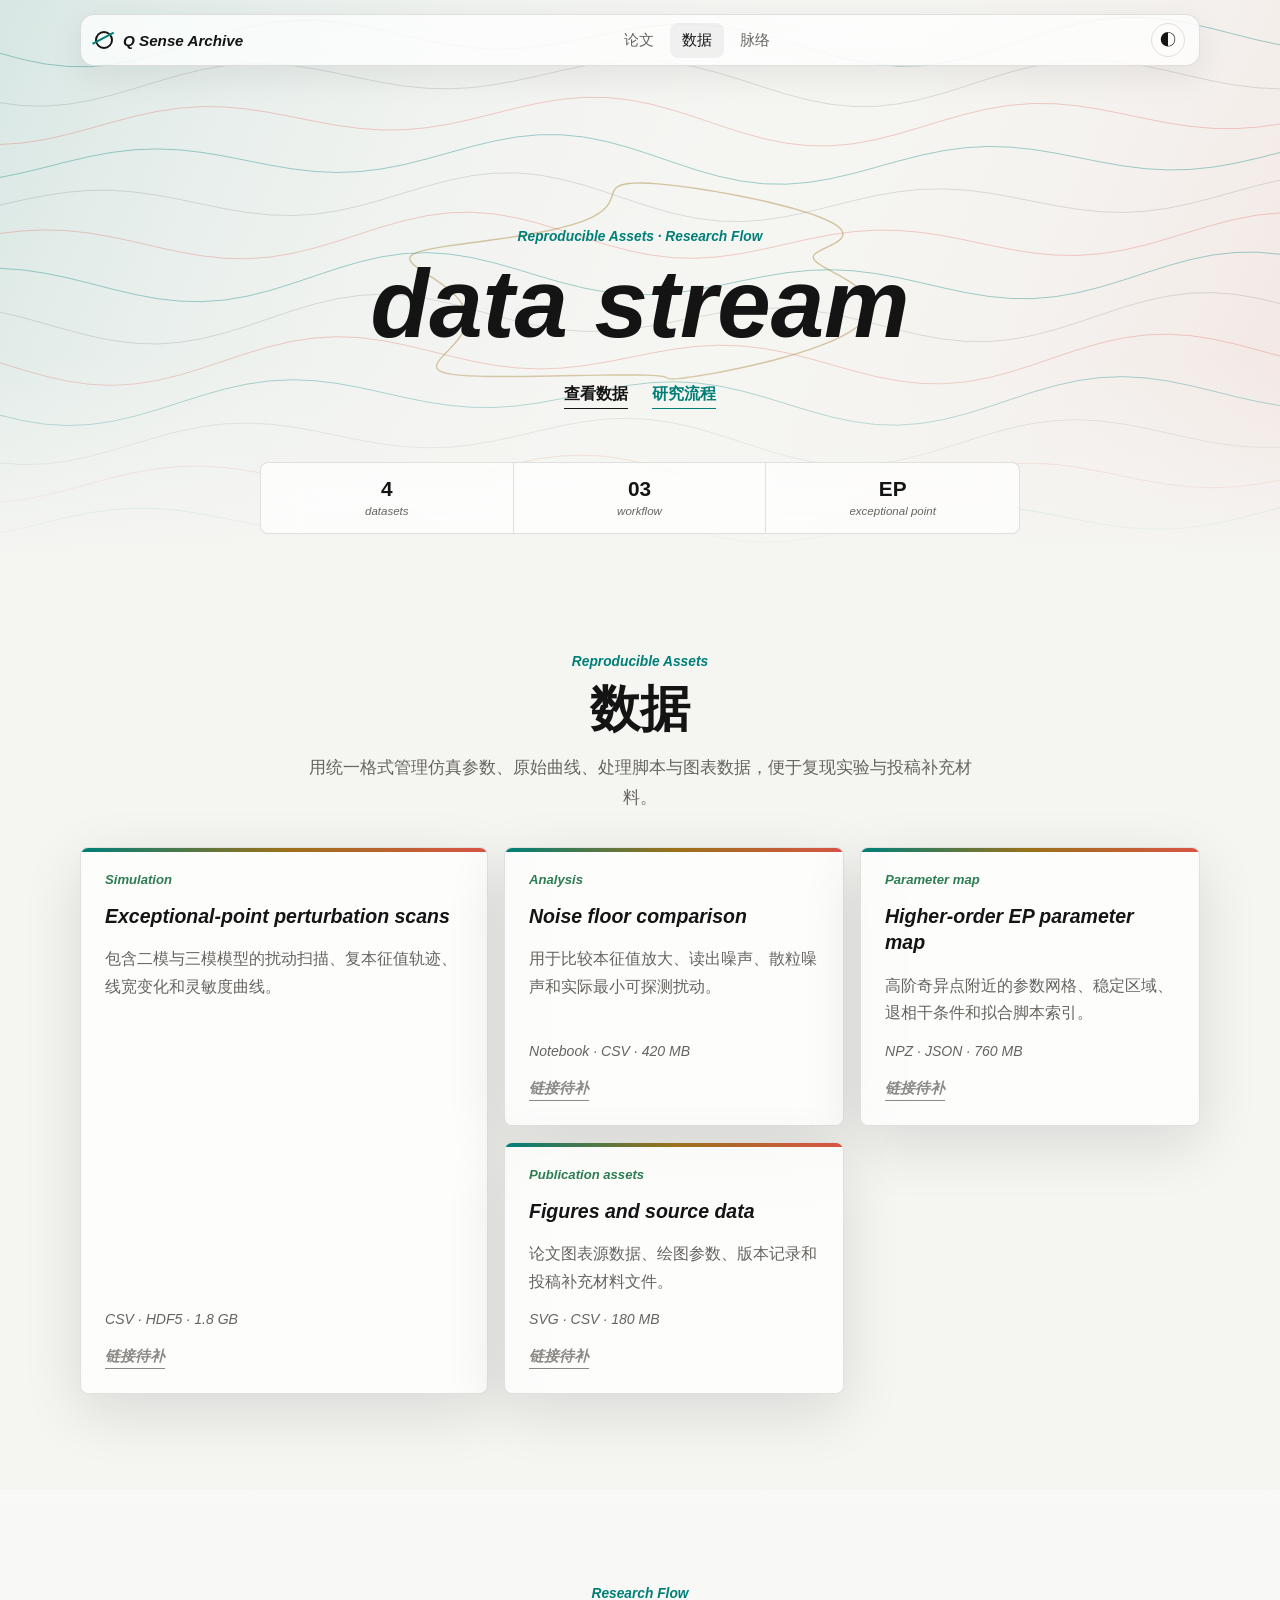
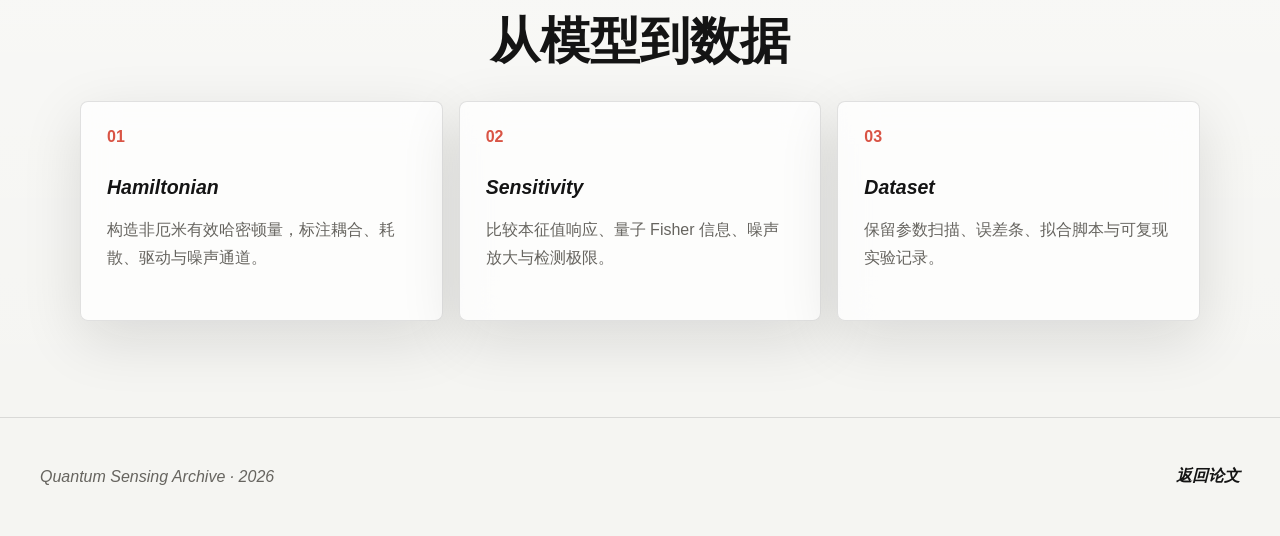
==== data.html @ 60c1002e "Move data content to secondary page" ====
<!doctype html>
<html lang="zh-CN">
  <head>
    <meta charset="utf-8" />
    <meta name="viewport" content="width=device-width, initial-scale=1" />
    <meta
      name="description"
      content="量子传感与非厄米传感的数据、流程与复现实验资源。"
    />
    <title>Data · Quantum Sensing Archive</title>
    <link rel="stylesheet" href="./styles.css" />
  </head>
  <body class="page-data">
    <header class="site-header" data-header>
      <a class="brand" href="./index.html#top" aria-label="返回首页">
        <span class="brand-mark" aria-hidden="true"></span>
        <span>Q Sense Archive</span>
      </a>
      <nav class="site-nav" aria-label="主导航">
        <a href="./index.html#papers">论文</a>
        <a class="is-current" href="./data.html#datasets">数据</a>
        <a href="./data.html#flow">脉络</a>
      </nav>
      <button class="icon-button" type="button" data-theme-toggle aria-label="切换明暗外观">
        <span aria-hidden="true">◐</span>
      </button>
    </header>

    <main id="top">
      <section class="hero subpage-hero" aria-labelledby="data-hero-title">
        <canvas class="field-canvas" data-field-canvas aria-hidden="true"></canvas>
        <div class="hero-content">
          <p class="eyebrow">Reproducible Assets · Research Flow</p>
          <h1 id="data-hero-title">data stream</h1>
          <div class="hero-actions" aria-label="页面入口">
            <a class="text-link text-link-strong" href="#datasets">查看数据</a>
            <a class="text-link" href="#flow">研究流程</a>
          </div>
        </div>
        <div class="hero-strip" aria-label="数据概览">
          <div>
            <span data-dataset-count>0</span>
            <small>datasets</small>
          </div>
          <div>
            <span>03</span>
            <small>workflow</small>
          </div>
          <div>
            <span>EP</span>
            <small>exceptional point</small>
          </div>
        </div>
      </section>

      <section class="section" id="datasets" aria-labelledby="datasets-title">
        <div class="section-head reveal">
          <p class="eyebrow">Reproducible Assets</p>
          <h2 id="datasets-title">数据</h2>
          <p>
            用统一格式管理仿真参数、原始曲线、处理脚本与图表数据，便于复现实验与投稿补充材料。
          </p>
        </div>

        <div class="dataset-river reveal" data-dataset-grid></div>
      </section>

      <section class="section section-quiet" id="flow" aria-labelledby="flow-title">
        <div class="section-head reveal">
          <p class="eyebrow">Research Flow</p>
          <h2 id="flow-title">从模型到数据</h2>
        </div>
        <div class="flow-line reveal">
          <article>
            <span>01</span>
            <h3>Hamiltonian</h3>
            <p>构造非厄米有效哈密顿量，标注耦合、耗散、驱动与噪声通道。</p>
          </article>
          <article>
            <span>02</span>
            <h3>Sensitivity</h3>
            <p>比较本征值响应、量子 Fisher 信息、噪声放大与检测极限。</p>
          </article>
          <article>
            <span>03</span>
            <h3>Dataset</h3>
            <p>保留参数扫描、误差条、拟合脚本与可复现实验记录。</p>
          </article>
        </div>
      </section>
    </main>

    <footer class="site-footer">
      <p>Quantum Sensing Archive · 2026</p>
      <a href="./index.html#papers">返回论文</a>
    </footer>

    <noscript>
      <p class="noscript">此页面需要启用 JavaScript 来渲染数据列表。</p>
    </noscript>
    <script src="./script.js"></script>
  </body>
</html>
---- styles.css ----
:root {
  color-scheme: light;
  --bg: #f5f5f2;
  --surface: rgba(255, 255, 255, 0.74);
  --surface-strong: rgba(255, 255, 255, 0.92);
  --ink: #141414;
  --muted: #66645f;
  --line: rgba(20, 20, 20, 0.12);
  --line-strong: rgba(20, 20, 20, 0.2);
  --aqua: #007f78;
  --coral: #d95445;
  --gold: #9b711a;
  --green: #2e7d52;
  --shadow: 0 18px 60px rgba(20, 20, 20, 0.12);
  --radius-card: 8px;
  --page-pad: 40px;
  font-family: "Avenir Next", "SF Pro Display", "PingFang SC", "Hiragino Sans GB",
    "Helvetica Neue", sans-serif;
}

:root[data-theme="dark"] {
  color-scheme: dark;
  --bg: #080909;
  --surface: rgba(24, 25, 24, 0.7);
  --surface-strong: rgba(28, 29, 28, 0.92);
  --ink: #f6f3ea;
  --muted: #b7b2a6;
  --line: rgba(246, 243, 234, 0.13);
  --line-strong: rgba(246, 243, 234, 0.24);
  --aqua: #4cc7bd;
  --coral: #ff8275;
  --gold: #d7ad48;
  --green: #72c78f;
  --shadow: 0 18px 60px rgba(0, 0, 0, 0.36);
}

* {
  box-sizing: border-box;
}

html {
  scroll-behavior: smooth;
}

body {
  margin: 0;
  background: var(--bg);
  color: var(--ink);
  letter-spacing: 0;
  min-width: 320px;
  overflow-x: hidden;
}

.sr-only {
  position: absolute;
  width: 1px;
  height: 1px;
  padding: 0;
  margin: -1px;
  overflow: hidden;
  clip: rect(0, 0, 0, 0);
  white-space: nowrap;
  border: 0;
}

a {
  color: inherit;
  text-decoration: none;
}

button,
input {
  font: inherit;
}

.site-header {
  position: fixed;
  z-index: 20;
  top: 14px;
  left: 50%;
  width: min(1120px, calc(100% - 32px));
  height: 52px;
  transform: translateX(-50%);
  display: grid;
  grid-template-columns: auto 1fr auto;
  align-items: center;
  gap: 18px;
  padding: 0 14px;
  border: 1px solid var(--line);
  border-radius: 14px;
  background: var(--surface);
  box-shadow: 0 10px 34px rgba(20, 20, 20, 0.08);
  backdrop-filter: blur(24px) saturate(140%);
  -webkit-backdrop-filter: blur(24px) saturate(140%);
  transition: background 240ms ease, border-color 240ms ease, transform 240ms ease;
}

.site-header.is-scrolled {
  background: var(--surface-strong);
  border-color: var(--line-strong);
}

.brand {
  display: inline-flex;
  align-items: center;
  gap: 10px;
  min-width: 0;
  font-weight: 700;
  font-size: 0.95rem;
  white-space: nowrap;
}

.brand-mark {
  width: 18px;
  height: 18px;
  border: 2px solid var(--ink);
  border-radius: 50%;
  position: relative;
  flex: 0 0 auto;
}

.brand-mark::after {
  content: "";
  position: absolute;
  inset: 4px -5px;
  border-top: 2px solid var(--aqua);
  transform: rotate(-28deg);
}

.site-nav {
  display: flex;
  justify-content: center;
  gap: 4px;
}

.site-nav a {
  padding: 8px 12px;
  border-radius: 8px;
  color: var(--muted);
  font-size: 0.92rem;
  transition: color 160ms ease, background 160ms ease;
}

.site-nav a:hover {
  color: var(--ink);
  background: rgba(127, 127, 127, 0.1);
}

.site-nav a.is-current {
  color: var(--ink);
  background: rgba(127, 127, 127, 0.1);
}

.icon-button {
  width: 34px;
  height: 34px;
  display: inline-grid;
  place-items: center;
  border: 1px solid var(--line);
  border-radius: 50%;
  background: transparent;
  color: var(--ink);
  cursor: pointer;
  transition: transform 160ms ease, border-color 160ms ease, background 160ms ease;
}

.icon-button:hover {
  transform: translateY(-1px);
  border-color: var(--line-strong);
  background: rgba(127, 127, 127, 0.1);
}

.hero {
  position: relative;
  min-height: 68svh;
  display: grid;
  align-items: center;
  padding: 116px var(--page-pad) 36px;
  overflow: hidden;
  isolation: isolate;
}

.subpage-hero {
  min-height: 62svh;
}

.field-canvas {
  position: absolute;
  inset: 0;
  width: 100%;
  height: 100%;
  z-index: -2;
  background: var(--bg);
}

.hero::after {
  content: "";
  position: absolute;
  inset: auto 0 0;
  height: 36%;
  z-index: -1;
  background: linear-gradient(to bottom, rgba(245, 245, 242, 0), var(--bg));
  pointer-events: none;
}

:root[data-theme="dark"] .hero::after {
  background: linear-gradient(to bottom, rgba(8, 9, 9, 0), var(--bg));
}

.hero-content {
  width: min(980px, 100%);
  margin: 0 auto;
  text-align: center;
}

.eyebrow {
  margin: 0 0 16px;
  color: var(--aqua);
  font-size: 0.86rem;
  font-weight: 700;
}

.brand span:last-child,
.eyebrow,
.hero-strip small,
.card-meta,
.resource-card h3,
.dataset-card h3,
.flow-line h3,
.tag,
.card-links,
.dataset-card .data-type,
.dataset-card .data-size,
.site-footer,
.search-box input::placeholder {
  font-style: italic;
}

.hero h1 {
  margin: 0;
  font-size: 6rem;
  line-height: 0.92;
  font-weight: 800;
  font-style: italic;
  text-wrap: balance;
}

.liquid-current {
  width: min(680px, 100%);
  height: 122px;
  position: relative;
  margin: 2px auto 0;
}

.liquid-current span {
  position: absolute;
  left: 50%;
  top: 50%;
  width: 76%;
  height: 48px;
  border: 1px solid var(--line-strong);
  border-left-color: transparent;
  border-right-color: transparent;
  border-radius: 50%;
  transform: translate(-50%, -50%) rotate(-9deg);
  animation: drift-line 12s ease-in-out infinite alternate;
}

.liquid-current span:nth-child(2) {
  width: 88%;
  height: 72px;
  border-color: rgba(0, 127, 120, 0.34);
  border-left-color: transparent;
  border-right-color: transparent;
  transform: translate(-50%, -50%) rotate(8deg);
  animation-duration: 14s;
}

.liquid-current span:nth-child(3) {
  width: 54%;
  height: 36px;
  border-color: rgba(155, 113, 26, 0.36);
  border-left-color: transparent;
  border-right-color: transparent;
  transform: translate(-50%, -50%) rotate(19deg);
  animation-duration: 16s;
}

@keyframes drift-line {
  from {
    opacity: 0.56;
    transform: translate(-52%, -50%) rotate(-10deg);
  }

  to {
    opacity: 0.95;
    transform: translate(-48%, -50%) rotate(10deg);
  }
}

.hero-actions {
  display: flex;
  justify-content: center;
  align-items: center;
  gap: 24px;
  margin-top: 36px;
  flex-wrap: wrap;
}

.text-link {
  color: var(--aqua);
  font-weight: 700;
  border-bottom: 1px solid currentColor;
  padding-bottom: 3px;
  transition: color 160ms ease, transform 160ms ease;
}

.text-link:hover {
  color: var(--coral);
  transform: translateY(-1px);
}

.text-link-strong {
  color: var(--ink);
}

.hero-strip {
  position: absolute;
  left: 50%;
  bottom: 24px;
  width: min(760px, calc(100% - 40px));
  transform: translateX(-50%);
  display: grid;
  grid-template-columns: repeat(3, 1fr);
  border: 1px solid var(--line);
  border-radius: var(--radius-card);
  overflow: hidden;
  background: var(--surface);
  backdrop-filter: blur(18px) saturate(132%);
  -webkit-backdrop-filter: blur(18px) saturate(132%);
}

.hero-strip div {
  padding: 14px 16px;
  text-align: center;
  border-right: 1px solid var(--line);
}

.hero-strip div:last-child {
  border-right: 0;
}

.hero-strip span {
  display: block;
  font-size: 1.3rem;
  font-weight: 800;
}

.hero-strip small {
  color: var(--muted);
  font-size: 0.72rem;
  text-transform: lowercase;
}

.section {
  padding: 96px var(--page-pad);
}

.section-quiet {
  background:
    linear-gradient(180deg, rgba(255, 255, 255, 0.36), rgba(255, 255, 255, 0)),
    var(--bg);
}

:root[data-theme="dark"] .section-quiet {
  background:
    linear-gradient(180deg, rgba(255, 255, 255, 0.04), rgba(255, 255, 255, 0)),
    var(--bg);
}

.section-head {
  width: min(900px, 100%);
  margin: 0 auto 34px;
  text-align: center;
}

.section-head h2 {
  margin: 0;
  font-size: 3.1rem;
  line-height: 1;
}

.section-head p:not(.eyebrow) {
  margin: 18px auto 0;
  width: min(680px, 100%);
  color: var(--muted);
  font-size: 1.05rem;
  line-height: 1.8;
}

.toolbar {
  width: min(1120px, 100%);
  margin: 0 auto 28px;
  display: grid;
  grid-template-columns: minmax(260px, 420px) 1fr;
  gap: 16px;
  align-items: center;
}

.search-box {
  height: 48px;
  display: flex;
  align-items: center;
  gap: 10px;
  border: 1px solid var(--line);
  border-radius: 8px;
  padding: 0 14px;
  background: var(--surface-strong);
}

.search-box span {
  color: var(--muted);
  font-size: 1.08rem;
}

.search-box input {
  width: 100%;
  border: 0;
  outline: 0;
  background: transparent;
  color: var(--ink);
}

.search-box input::placeholder {
  color: var(--muted);
  opacity: 0.76;
}

.segmented {
  display: flex;
  justify-content: flex-end;
  gap: 8px;
  flex-wrap: wrap;
}

.segmented button {
  min-height: 38px;
  border: 1px solid var(--line);
  border-radius: 8px;
  background: var(--surface);
  color: var(--muted);
  padding: 0 13px;
  cursor: pointer;
  transition: color 160ms ease, border-color 160ms ease, background 160ms ease,
    transform 160ms ease;
}

.segmented button:hover,
.segmented button.is-active {
  color: var(--ink);
  border-color: var(--line-strong);
  background: var(--surface-strong);
}

.segmented button:hover {
  transform: translateY(-1px);
}

.segmented [data-filter="first-author"] {
  border-color: rgba(166, 206, 57, 0.46);
}

.segmented [data-filter="first-author"].is-active {
  background: rgba(166, 206, 57, 0.18);
}

.resource-grid,
.dataset-river {
  width: min(1120px, 100%);
  margin: 0 auto;
  display: grid;
  grid-template-columns: repeat(3, minmax(0, 1fr));
  gap: 16px;
}

.resource-card,
.dataset-card,
.flow-line article {
  border: 1px solid var(--line);
  border-radius: var(--radius-card);
  background: var(--surface);
  box-shadow: var(--shadow);
  backdrop-filter: blur(18px) saturate(125%);
  -webkit-backdrop-filter: blur(18px) saturate(125%);
}

.resource-card {
  min-height: 326px;
  display: flex;
  flex-direction: column;
  padding: 22px;
  transform: translateY(18px);
  opacity: 0;
  transition: opacity 500ms ease, transform 500ms ease, border-color 160ms ease;
}

.resource-card.is-visible {
  opacity: 1;
  transform: translateY(0);
}

.resource-card:hover,
.dataset-card:hover {
  border-color: var(--line-strong);
}

.card-meta {
  display: flex;
  justify-content: space-between;
  gap: 12px;
  color: var(--muted);
  font-size: 0.82rem;
  margin-bottom: 18px;
}

.card-meta strong {
  color: var(--aqua);
}

.resource-card h3,
.dataset-card h3,
.flow-line h3 {
  margin: 0;
  font-size: 1.22rem;
  line-height: 1.35;
}

.resource-card p,
.dataset-card p,
.flow-line p {
  color: var(--muted);
  line-height: 1.72;
}

.resource-card p {
  margin: 14px 0 18px;
}

.tag-row {
  display: flex;
  flex-wrap: wrap;
  gap: 8px;
  margin-top: auto;
}

.paper-badges {
  display: flex;
  flex-wrap: wrap;
  gap: 8px;
  margin: 0 0 14px;
}

.role-badge {
  display: inline-flex;
  align-items: center;
  min-height: 28px;
  border: 1px solid rgba(166, 206, 57, 0.72);
  border-radius: 8px;
  background: rgba(166, 206, 57, 0.16);
  color: var(--ink);
  padding: 5px 10px;
  font-size: 0.8rem;
  font-weight: 800;
}

.tag {
  border: 1px solid var(--line);
  border-radius: 8px;
  color: var(--muted);
  padding: 5px 8px;
  font-size: 0.78rem;
  background: rgba(127, 127, 127, 0.06);
}

.card-links {
  display: flex;
  gap: 16px;
  flex-wrap: wrap;
  margin-top: 20px;
}

.card-links a,
.card-links span {
  color: var(--aqua);
  font-weight: 700;
  font-size: 0.92rem;
  border-bottom: 1px solid currentColor;
  padding-bottom: 2px;
}

.card-links span {
  color: var(--muted);
  opacity: 0.76;
}

.dataset-river {
  grid-template-columns: 1.2fr 1fr 1fr;
  align-items: stretch;
}

.dataset-card {
  min-height: 250px;
  padding: 24px;
  display: flex;
  flex-direction: column;
  position: relative;
  overflow: hidden;
}

.dataset-card::before {
  content: "";
  position: absolute;
  left: 0;
  top: 0;
  width: 100%;
  height: 4px;
  background: linear-gradient(90deg, var(--aqua), var(--gold), var(--coral));
}

.dataset-card:first-child {
  grid-row: span 2;
}

.dataset-card .data-type {
  color: var(--green);
  font-weight: 800;
  font-size: 0.82rem;
  margin-bottom: 16px;
}

.dataset-card .data-size {
  margin-top: auto;
  color: var(--muted);
  font-size: 0.88rem;
}

.flow-line {
  width: min(1120px, 100%);
  margin: 0 auto;
  display: grid;
  grid-template-columns: repeat(3, 1fr);
  gap: 16px;
}

.flow-line article {
  padding: 26px;
  min-height: 220px;
}

.flow-line span {
  display: inline-block;
  color: var(--coral);
  font-weight: 800;
  margin-bottom: 28px;
}

.empty-state {
  grid-column: 1 / -1;
  padding: 36px;
  border: 1px dashed var(--line-strong);
  border-radius: var(--radius-card);
  color: var(--muted);
  text-align: center;
}

.loading-state {
  grid-column: 1 / -1;
  min-height: 160px;
  display: flex;
  align-items: center;
  justify-content: center;
  gap: 12px;
  border: 1px solid var(--line);
  border-radius: var(--radius-card);
  background: var(--surface);
  color: var(--muted);
  font-style: italic;
}

.loading-state span {
  width: 12px;
  height: 12px;
  border-radius: 50%;
  background: var(--aqua);
  animation: pulse-dot 900ms ease-in-out infinite alternate;
}

@keyframes pulse-dot {
  from {
    opacity: 0.34;
    transform: scale(0.78);
  }

  to {
    opacity: 1;
    transform: scale(1);
  }
}

.site-footer {
  display: flex;
  justify-content: space-between;
  gap: 20px;
  align-items: center;
  padding: 34px var(--page-pad);
  border-top: 1px solid var(--line);
  color: var(--muted);
}

.site-footer a {
  color: var(--ink);
  font-weight: 700;
}

.noscript {
  margin: 0;
  padding: 16px;
  text-align: center;
  background: var(--ink);
  color: var(--bg);
}

.reveal {
  opacity: 0;
  transform: translateY(18px);
  transition: opacity 620ms ease, transform 620ms ease;
}

.reveal.is-visible {
  opacity: 1;
  transform: translateY(0);
}

@media (max-width: 900px) {
  :root {
    --page-pad: 22px;
  }

  .site-header {
    top: 10px;
    width: calc(100% - 20px);
    grid-template-columns: 1fr auto;
  }

  .brand span:last-child {
    max-width: 150px;
    overflow: hidden;
    text-overflow: ellipsis;
  }

  .site-nav {
    display: none;
  }

  .hero {
    min-height: 74svh;
    padding-top: 104px;
  }

  .subpage-hero {
    min-height: 70svh;
  }

  .hero h1 {
    font-size: 3.35rem;
  }

  .liquid-current {
    height: 96px;
  }

  .hero-strip {
    position: relative;
    left: auto;
    bottom: auto;
    transform: none;
    width: 100%;
    margin: 42px auto 0;
  }

  .section {
    padding-top: 78px;
    padding-bottom: 78px;
  }

  .section-head h2 {
    font-size: 2.35rem;
  }

  .toolbar {
    grid-template-columns: 1fr;
  }

  .segmented {
    justify-content: flex-start;
  }

  .resource-grid,
  .dataset-river,
  .flow-line {
    grid-template-columns: 1fr;
  }

  .dataset-card:first-child {
    grid-row: auto;
  }
}

@media (max-width: 520px) {
  .hero h1 {
    font-size: 2.65rem;
  }

  .liquid-current {
    height: 82px;
  }

  .hero-actions {
    gap: 18px;
  }

  .resource-card,
  .dataset-card,
  .flow-line article {
    padding: 20px;
  }

  .site-footer {
    align-items: flex-start;
    flex-direction: column;
  }
}

@media (prefers-reduced-motion: reduce) {
  html {
    scroll-behavior: auto;
  }

  *,
  *::before,
  *::after {
    animation-duration: 1ms !important;
    animation-iteration-count: 1 !important;
    scroll-behavior: auto !important;
    transition-duration: 1ms !important;
  }
}
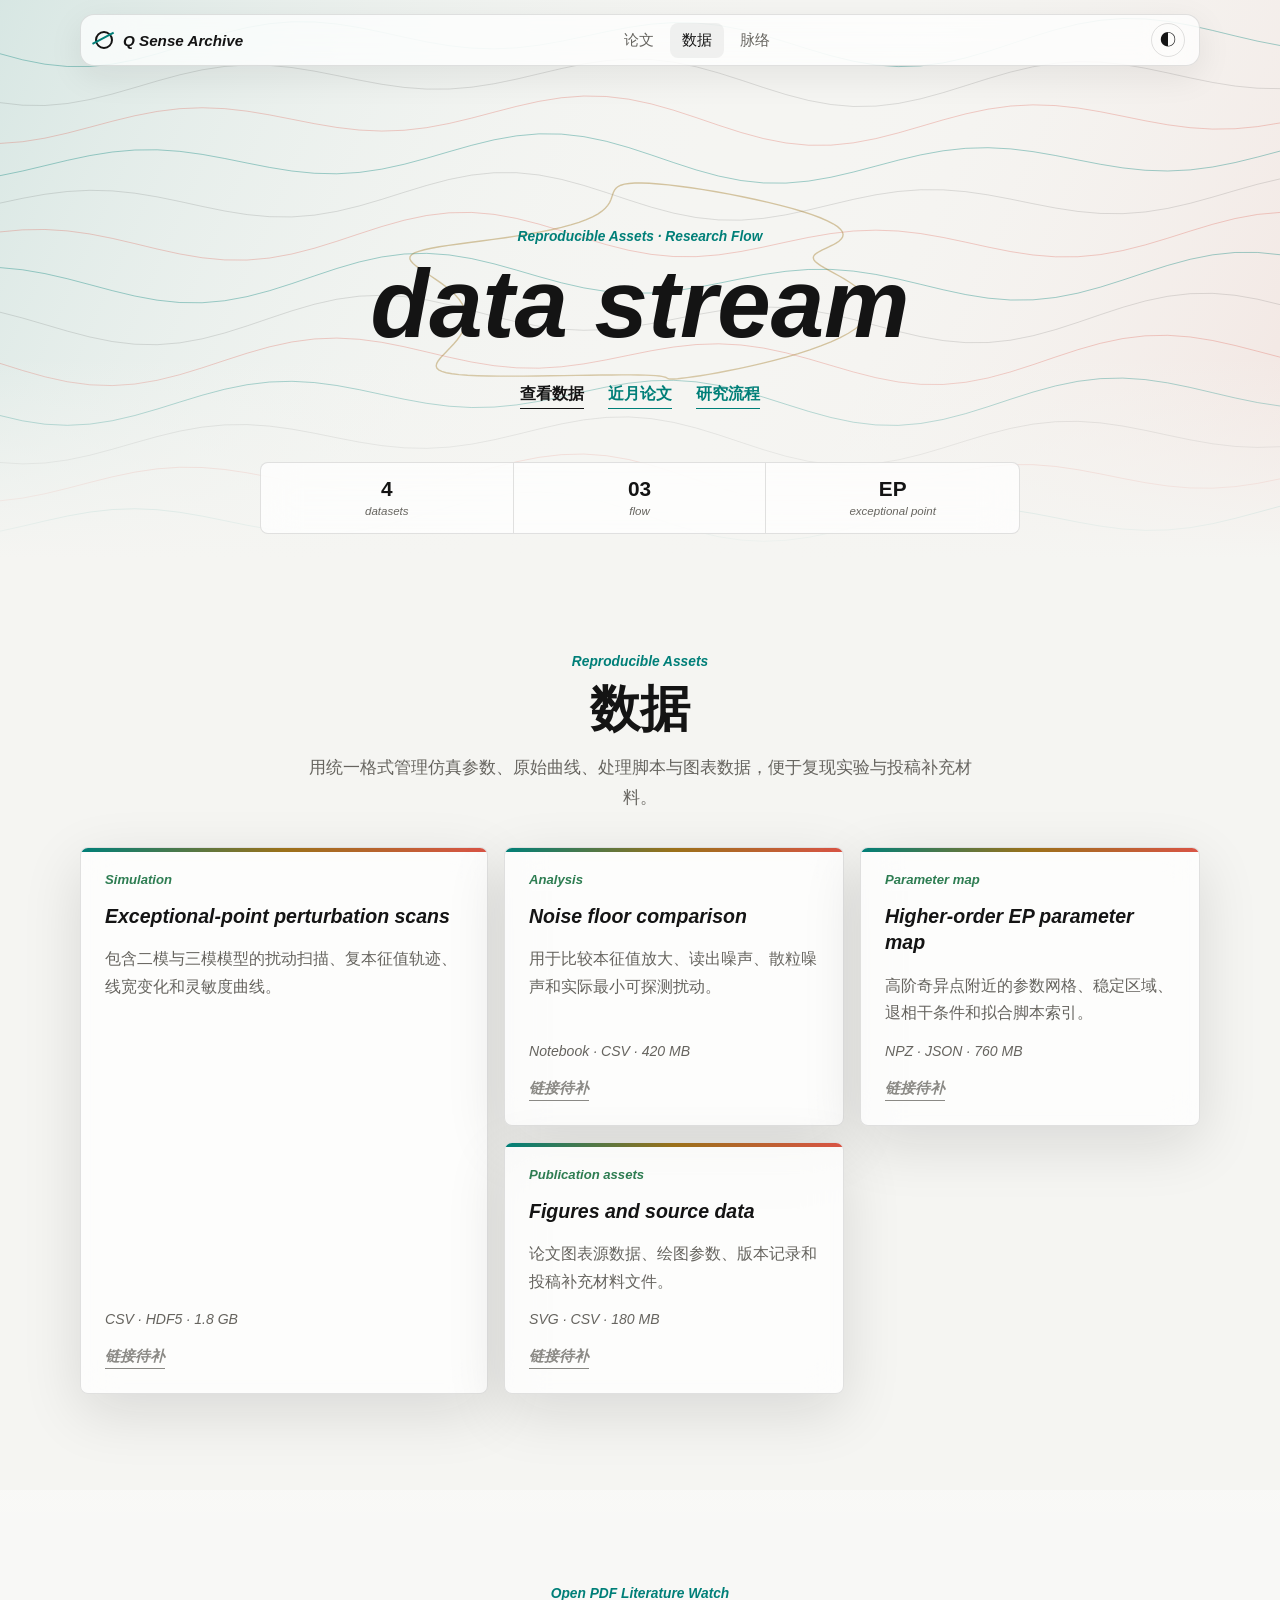
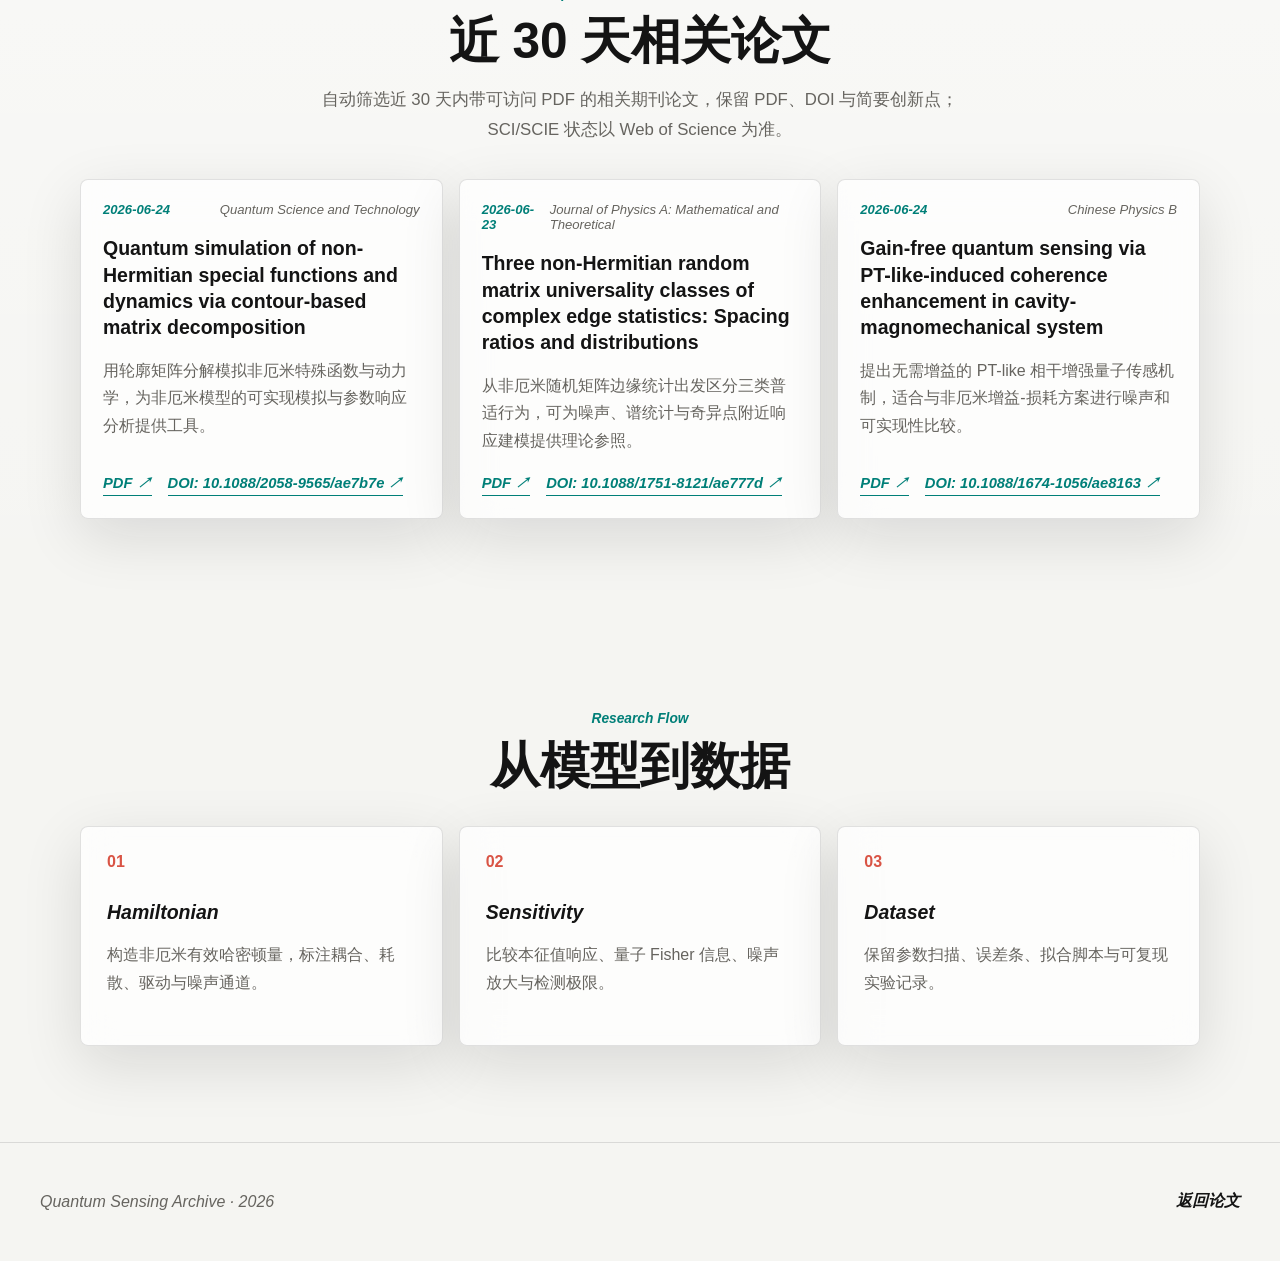
==== commit 058dcb8c: "Filter related papers by recent PDFs" ====
--- a/data.html
+++ b/data.html
@@ -34,6 +34,7 @@
           <h1 id="data-hero-title">data stream</h1>
           <div class="hero-actions" aria-label="页面入口">
             <a class="text-link text-link-strong" href="#datasets">查看数据</a>
+            <a class="text-link" href="#latest">近月论文</a>
             <a class="text-link" href="#flow">研究流程</a>
           </div>
         </div>
@@ -44,7 +45,7 @@
           </div>
           <div>
             <span>03</span>
-            <small>workflow</small>
+            <small>flow</small>
           </div>
           <div>
             <span>EP</span>
@@ -65,7 +66,19 @@
         <div class="dataset-river reveal" data-dataset-grid></div>
       </section>
 
-      <section class="section section-quiet" id="flow" aria-labelledby="flow-title">
+      <section class="section section-quiet" id="latest" aria-labelledby="latest-title">
+        <div class="section-head reveal">
+          <p class="eyebrow">Open PDF Literature Watch</p>
+          <h2 id="latest-title">近 30 天相关论文</h2>
+          <p>
+            自动筛选近 30 天内带可访问 PDF 的相关期刊论文，保留 PDF、DOI 与简要创新点；SCI/SCIE 状态以 Web of Science 为准。
+          </p>
+        </div>
+
+        <div class="latest-paper-grid reveal" data-latest-paper-grid></div>
+      </section>
+
+      <section class="section" id="flow" aria-labelledby="flow-title">
         <div class="section-head reveal">
           <p class="eyebrow">Research Flow</p>
           <h2 id="flow-title">从模型到数据</h2>
--- a/styles.css
+++ b/styles.css
@@ -475,7 +475,8 @@
 }
 
 .resource-grid,
-.dataset-river {
+.dataset-river,
+.latest-paper-grid {
   width: min(1120px, 100%);
   margin: 0 auto;
   display: grid;
@@ -485,6 +486,7 @@
 
 .resource-card,
 .dataset-card,
+.latest-paper-card,
 .flow-line article {
   border: 1px solid var(--line);
   border-radius: var(--radius-card);
@@ -504,13 +506,21 @@
   transition: opacity 500ms ease, transform 500ms ease, border-color 160ms ease;
 }
 
+.latest-paper-card {
+  min-height: 300px;
+  padding: 22px;
+  display: flex;
+  flex-direction: column;
+}
+
 .resource-card.is-visible {
   opacity: 1;
   transform: translateY(0);
 }
 
 .resource-card:hover,
-.dataset-card:hover {
+.dataset-card:hover,
+.latest-paper-card:hover {
   border-color: var(--line-strong);
 }
 
@@ -529,6 +539,7 @@
 
 .resource-card h3,
 .dataset-card h3,
+.latest-paper-card h3,
 .flow-line h3 {
   margin: 0;
   font-size: 1.22rem;
@@ -537,6 +548,7 @@
 
 .resource-card p,
 .dataset-card p,
+.latest-paper-card p,
 .flow-line p {
   color: var(--muted);
   line-height: 1.72;
@@ -544,6 +556,23 @@
 
 .resource-card p {
   margin: 14px 0 18px;
+}
+
+.latest-paper-card p {
+  margin: 16px 0 20px;
+}
+
+.latest-paper-card .card-links {
+  margin-top: auto;
+}
+
+.latest-note {
+  grid-column: 1 / -1;
+  margin: 2px 0 0;
+  color: var(--muted);
+  font-size: 0.86rem;
+  font-style: italic;
+  text-align: center;
 }
 
 .tag-row {
@@ -807,6 +836,7 @@
 
   .resource-grid,
   .dataset-river,
+  .latest-paper-grid,
   .flow-line {
     grid-template-columns: 1fr;
   }
@@ -831,6 +861,7 @@
 
   .resource-card,
   .dataset-card,
+  .latest-paper-card,
   .flow-line article {
     padding: 20px;
   }
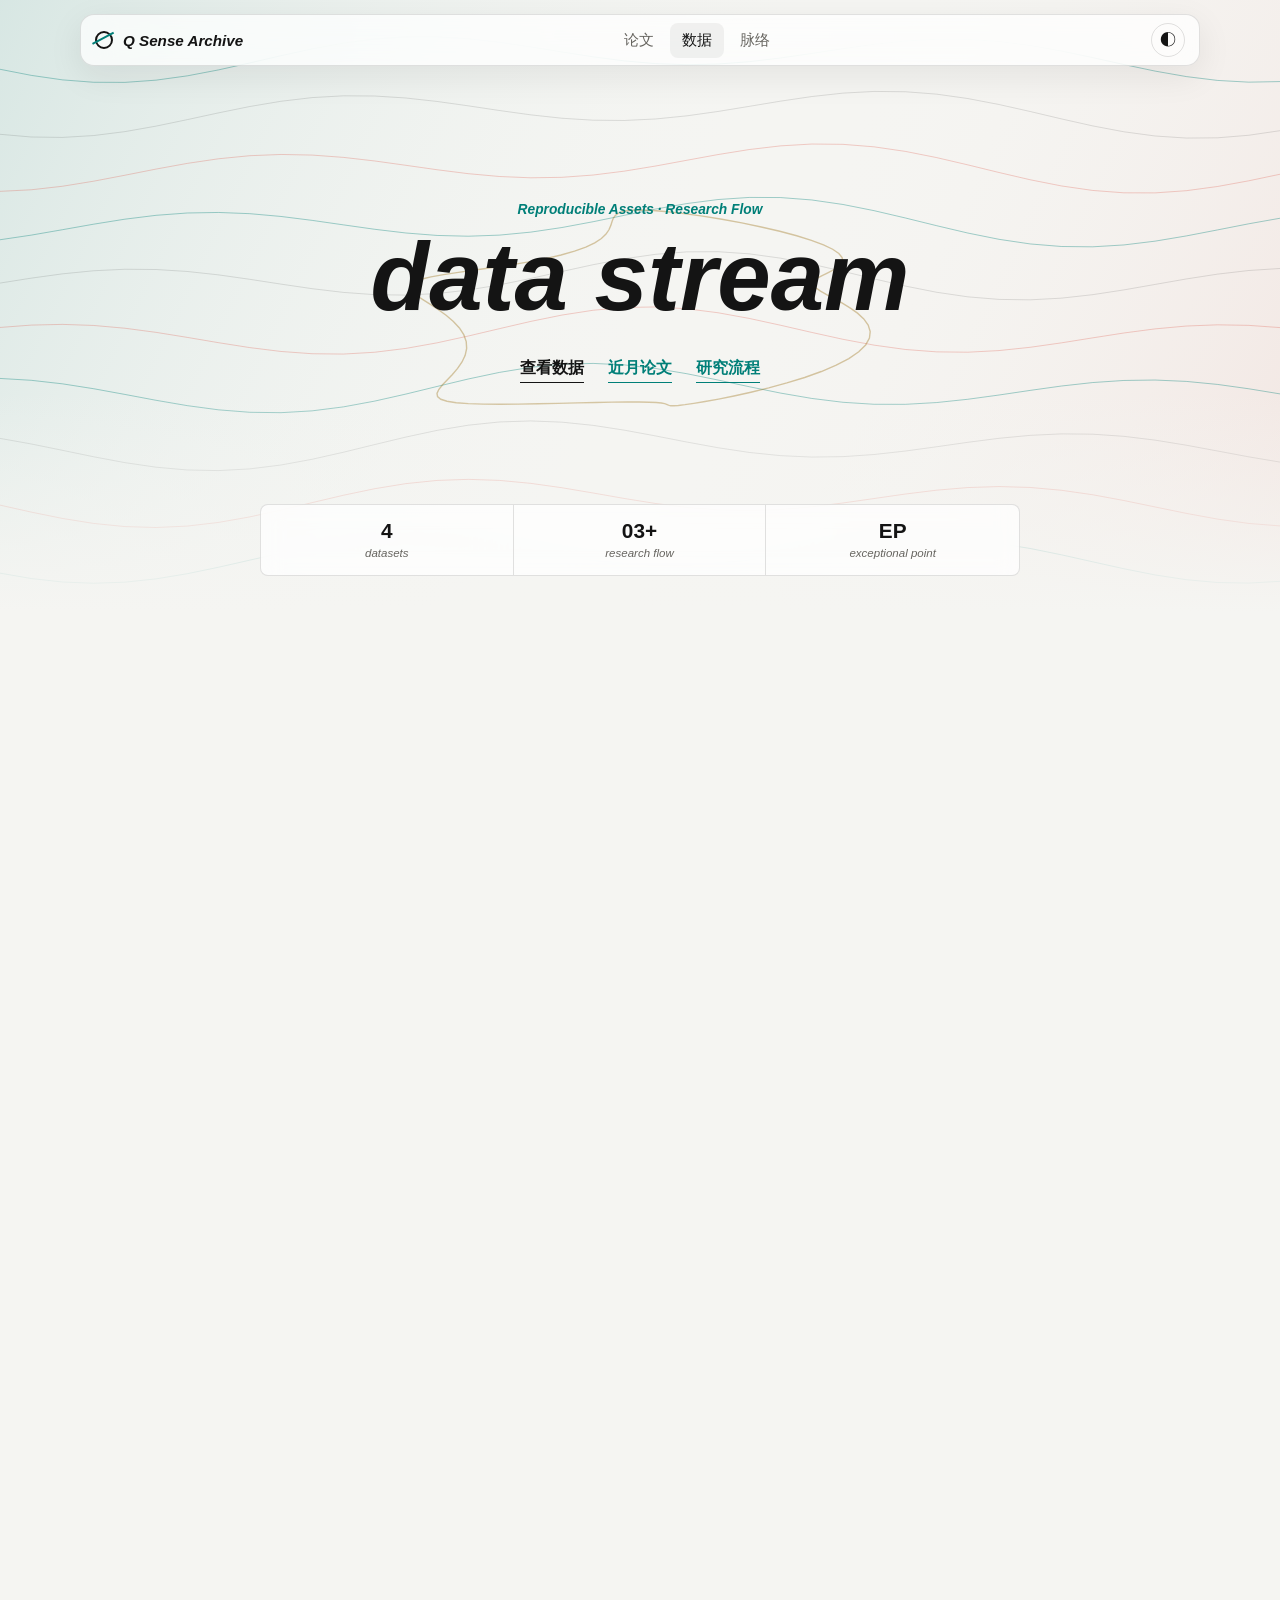
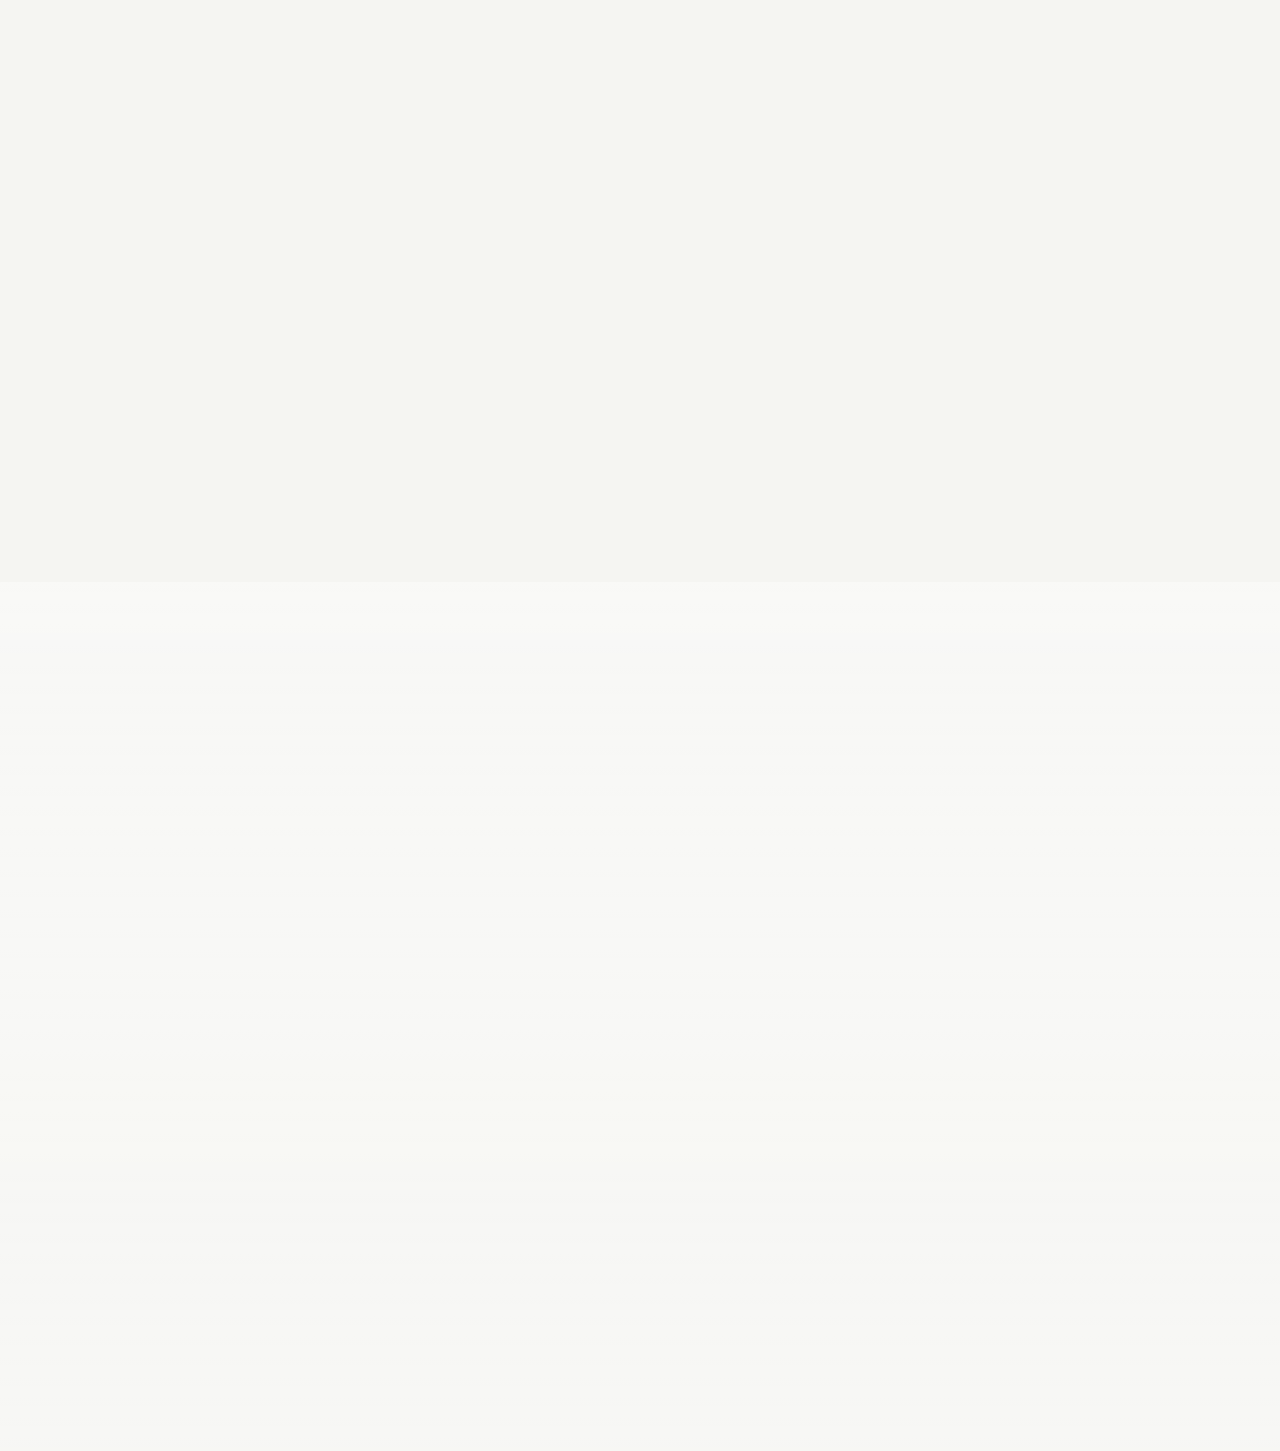
==== commit a38877da: "Update research flow timeline" ====
--- a/data.html
+++ b/data.html
@@ -44,8 +44,8 @@
             <small>datasets</small>
           </div>
           <div>
-            <span>03</span>
-            <small>flow</small>
+            <span>03+</span>
+            <small>research flow</small>
           </div>
           <div>
             <span>EP</span>
@@ -81,23 +81,39 @@
       <section class="section" id="flow" aria-labelledby="flow-title">
         <div class="section-head reveal">
           <p class="eyebrow">Research Flow</p>
-          <h2 id="flow-title">从模型到数据</h2>
+          <h2 id="flow-title">研究脉络</h2>
+          <p>
+            从已验证的高阶 EP 观测出发，继续压缩电路复杂度，并用虚拟补偿处理实际系统中的调参负担。
+          </p>
         </div>
-        <div class="flow-line reveal">
+        <div class="flow-line reveal" aria-label="横向研究脉络">
           <article>
             <span>01</span>
-            <h3>Hamiltonian</h3>
-            <p>构造非厄米有效哈密顿量，标注耦合、耗散、驱动与噪声通道。</p>
+            <h3>频率依赖增益观测高阶 EP</h3>
+            <p>
+              通过频率依赖增益重塑有效非厄米响应，在谱结构中观测高阶奇异点，为高阶 EP 传感提供可验证的起点。
+            </p>
           </article>
           <article>
             <span>02</span>
-            <h3>Sensitivity</h3>
-            <p>比较本征值响应、量子 Fisher 信息、噪声放大与检测极限。</p>
+            <h3>更少元件实现更高阶 EP</h3>
+            <p>
+              优化电路结构，压缩耦合、耗散与反馈自由度，用尽可能少的元件逼近或实现尽可能高阶的 EP。
+            </p>
           </article>
           <article>
             <span>03</span>
-            <h3>Dataset</h3>
-            <p>保留参数扫描、误差条、拟合脚本与可复现实验记录。</p>
+            <h3>虚拟补偿实现免调参 EP</h3>
+            <p>
+              面对参数漂移与反复调参的影响，利用阻抗虚部的虚拟补偿把系统拉回 EP 条件，探索无需调参的稳定实现。
+            </p>
+          </article>
+          <article class="flow-placeholder">
+            <span>04+</span>
+            <h3>后续扩展</h3>
+            <p>
+              预留给噪声极限、鲁棒性验证、实验数据闭环与可复现实验脚本，让研究路线可以继续横向延展。
+            </p>
           </article>
         </div>
       </section>
--- a/styles.css
+++ b/styles.css
@@ -90,8 +90,8 @@
   border-radius: 14px;
   background: var(--surface);
   box-shadow: 0 10px 34px rgba(20, 20, 20, 0.08);
-  backdrop-filter: blur(24px) saturate(140%);
-  -webkit-backdrop-filter: blur(24px) saturate(140%);
+  backdrop-filter: blur(16px) saturate(128%);
+  -webkit-backdrop-filter: blur(16px) saturate(128%);
   transition: background 240ms ease, border-color 240ms ease, transform 240ms ease;
 }
 
@@ -172,16 +172,18 @@
 
 .hero {
   position: relative;
-  min-height: 68svh;
+  min-height: clamp(620px, 76svh, 820px);
   display: grid;
+  grid-template-rows: minmax(0, 1fr) auto;
   align-items: center;
-  padding: 116px var(--page-pad) 36px;
+  gap: clamp(30px, 5svh, 58px);
+  padding: clamp(108px, 14svh, 152px) var(--page-pad) clamp(30px, 4svh, 46px);
   overflow: hidden;
   isolation: isolate;
 }
 
 .subpage-hero {
-  min-height: 62svh;
+  min-height: clamp(560px, 68svh, 760px);
 }
 
 .field-canvas {
@@ -191,6 +193,7 @@
   height: 100%;
   z-index: -2;
   background: var(--bg);
+  pointer-events: none;
 }
 
 .hero::after {
@@ -208,6 +211,8 @@
 }
 
 .hero-content {
+  position: relative;
+  z-index: 1;
   width: min(980px, 100%);
   margin: 0 auto;
   text-align: center;
@@ -325,19 +330,18 @@
 }
 
 .hero-strip {
-  position: absolute;
-  left: 50%;
-  bottom: 24px;
+  position: relative;
+  z-index: 1;
+  justify-self: center;
   width: min(760px, calc(100% - 40px));
-  transform: translateX(-50%);
   display: grid;
   grid-template-columns: repeat(3, 1fr);
   border: 1px solid var(--line);
   border-radius: var(--radius-card);
   overflow: hidden;
   background: var(--surface);
-  backdrop-filter: blur(18px) saturate(132%);
-  -webkit-backdrop-filter: blur(18px) saturate(132%);
+  backdrop-filter: blur(10px) saturate(118%);
+  -webkit-backdrop-filter: blur(10px) saturate(118%);
 }
 
 .hero-strip div {
@@ -364,6 +368,8 @@
 
 .section {
   padding: 96px var(--page-pad);
+  content-visibility: auto;
+  contain-intrinsic-size: auto 900px;
 }
 
 .section-quiet {
@@ -492,8 +498,7 @@
   border-radius: var(--radius-card);
   background: var(--surface);
   box-shadow: var(--shadow);
-  backdrop-filter: blur(18px) saturate(125%);
-  -webkit-backdrop-filter: blur(18px) saturate(125%);
+  contain: layout paint;
 }
 
 .resource-card {
@@ -676,14 +681,21 @@
 .flow-line {
   width: min(1120px, 100%);
   margin: 0 auto;
-  display: grid;
-  grid-template-columns: repeat(3, 1fr);
+  display: flex;
   gap: 16px;
+  overflow-x: auto;
+  padding: 2px 2px 16px;
+  scroll-snap-type: x mandatory;
+  scrollbar-color: var(--line-strong) transparent;
+  scrollbar-width: thin;
+  overscroll-behavior-x: contain;
 }
 
 .flow-line article {
+  flex: 0 0 min(360px, calc(100vw - var(--page-pad) * 2 - 18px));
   padding: 26px;
-  min-height: 220px;
+  min-height: 260px;
+  scroll-snap-align: start;
 }
 
 .flow-line span {
@@ -691,6 +703,32 @@
   color: var(--coral);
   font-weight: 800;
   margin-bottom: 28px;
+}
+
+.flow-line::-webkit-scrollbar {
+  height: 8px;
+}
+
+.flow-line::-webkit-scrollbar-track {
+  background: rgba(127, 127, 127, 0.08);
+  border-radius: 999px;
+}
+
+.flow-line::-webkit-scrollbar-thumb {
+  background: var(--line-strong);
+  border-radius: 999px;
+}
+
+.flow-placeholder {
+  background:
+    linear-gradient(135deg, rgba(0, 127, 120, 0.1), rgba(155, 113, 26, 0.08)),
+    var(--surface);
+  border-style: dashed;
+}
+
+.flow-placeholder h3,
+.flow-placeholder p {
+  color: var(--muted);
 }
 
 .empty-state {
@@ -792,12 +830,13 @@
   }
 
   .hero {
-    min-height: 74svh;
+    min-height: clamp(590px, 78svh, 760px);
     padding-top: 104px;
+    gap: 34px;
   }
 
   .subpage-hero {
-    min-height: 70svh;
+    min-height: clamp(560px, 72svh, 720px);
   }
 
   .hero h1 {
@@ -809,12 +848,7 @@
   }
 
   .hero-strip {
-    position: relative;
-    left: auto;
-    bottom: auto;
-    transform: none;
     width: 100%;
-    margin: 42px auto 0;
   }
 
   .section {
@@ -836,8 +870,7 @@
 
   .resource-grid,
   .dataset-river,
-  .latest-paper-grid,
-  .flow-line {
+  .latest-paper-grid {
     grid-template-columns: 1fr;
   }
 
@@ -851,12 +884,31 @@
     font-size: 2.65rem;
   }
 
+  .hero {
+    min-height: 620px;
+    padding-bottom: 28px;
+  }
+
   .liquid-current {
     height: 82px;
   }
 
   .hero-actions {
     gap: 18px;
+    margin-top: 28px;
+  }
+
+  .hero-strip {
+    grid-template-columns: 1fr;
+  }
+
+  .hero-strip div {
+    border-right: 0;
+    border-bottom: 1px solid var(--line);
+  }
+
+  .hero-strip div:last-child {
+    border-bottom: 0;
   }
 
   .resource-card,
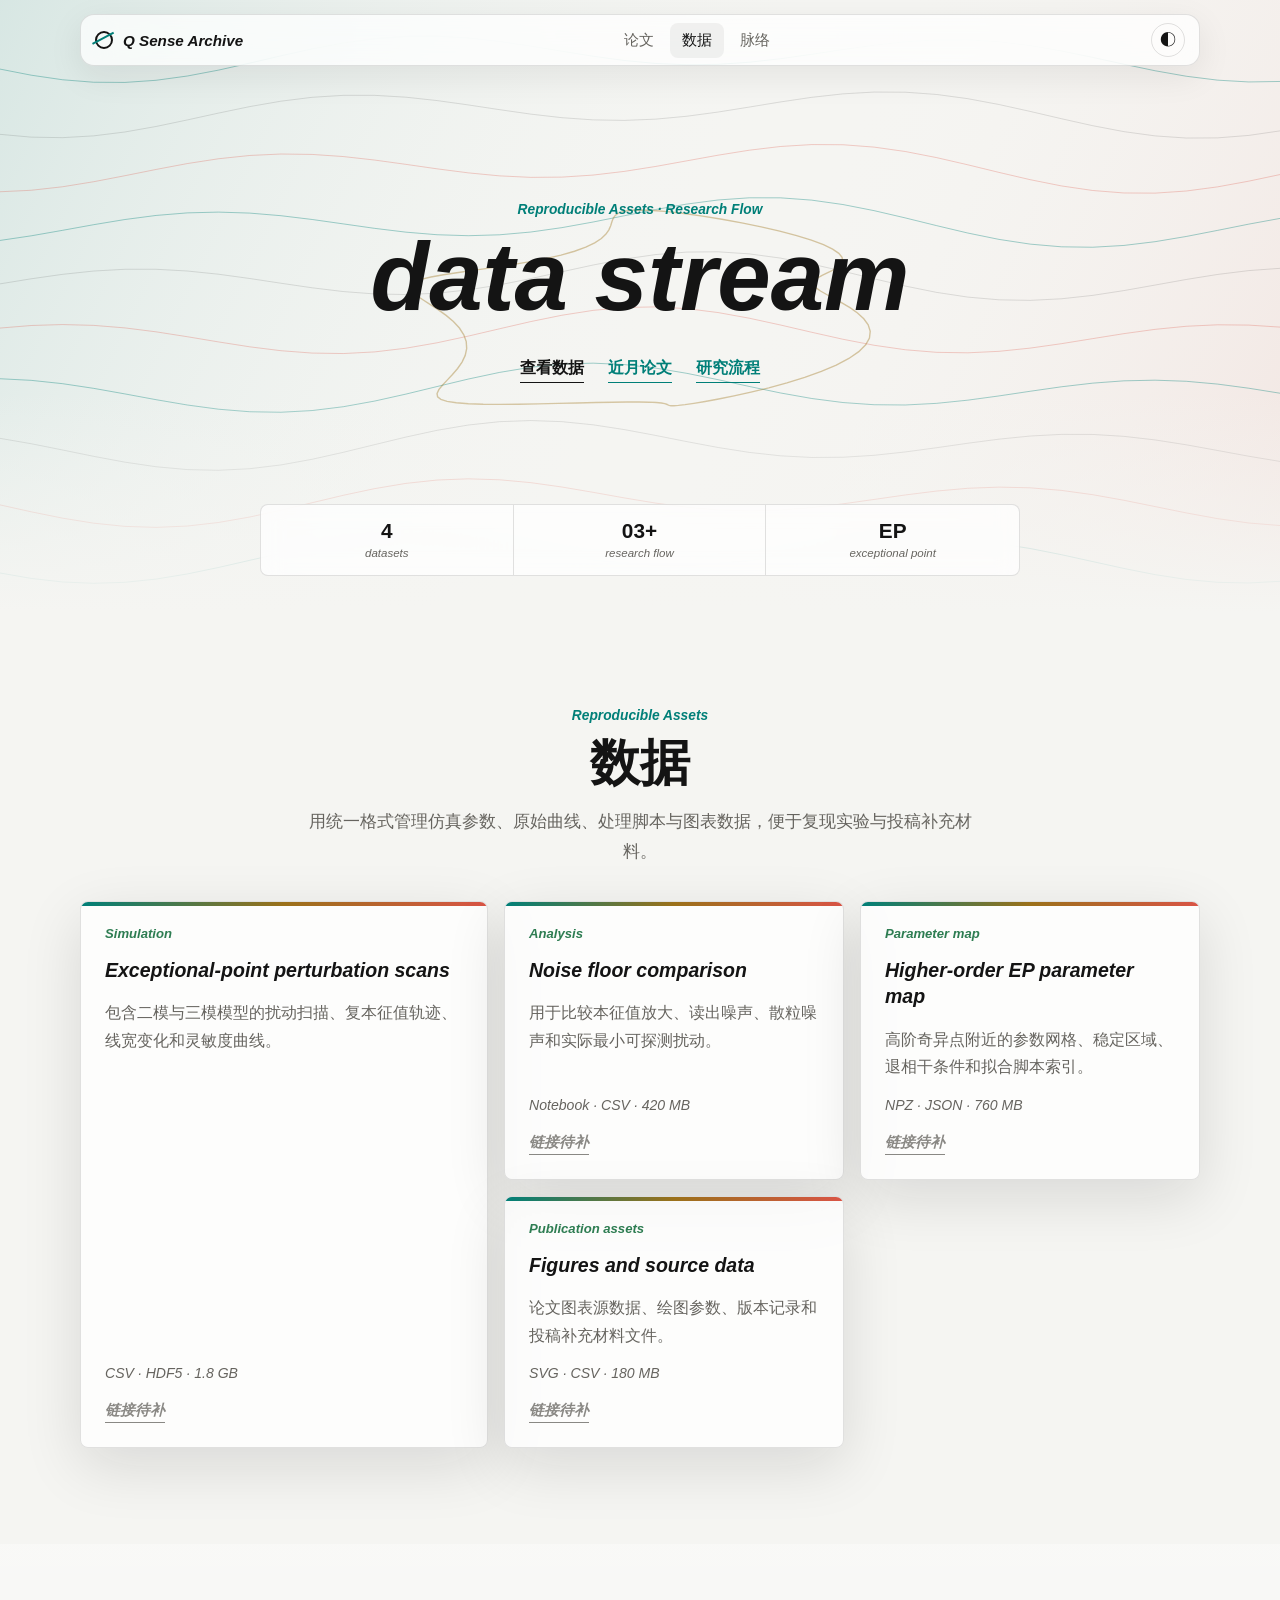
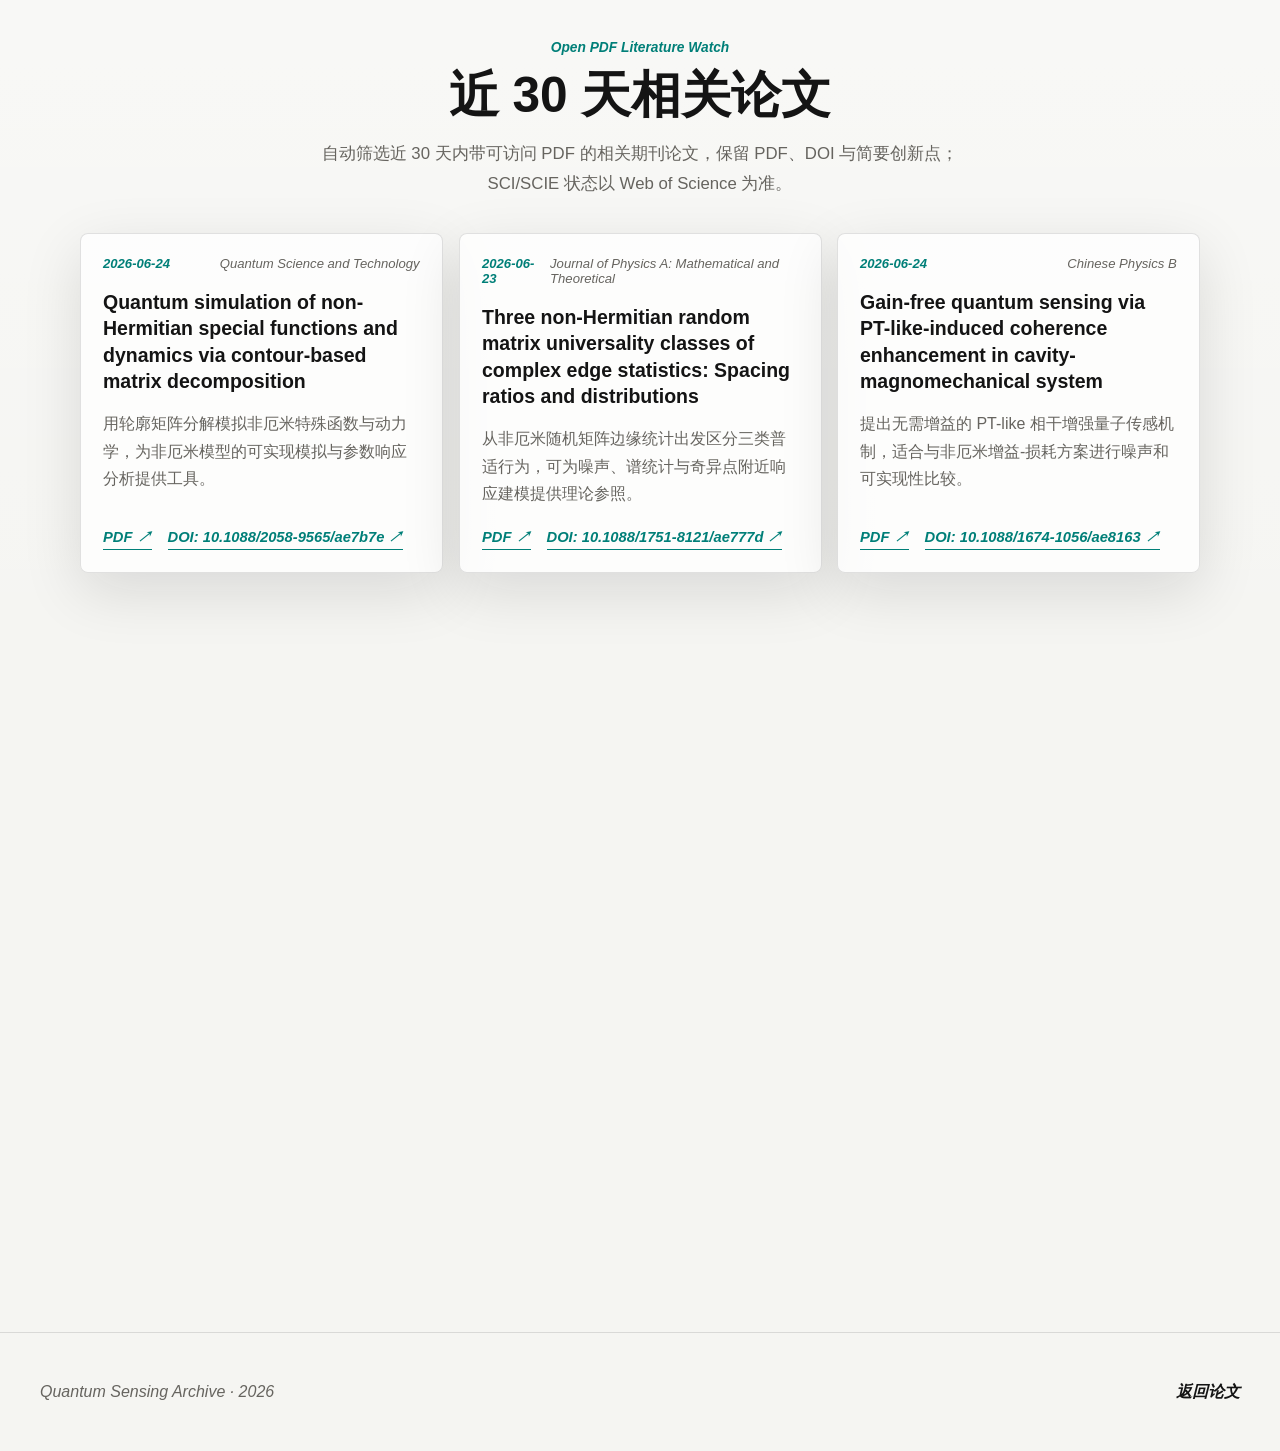
==== commit 38689bc0: "Add custom site favicon" ====
--- a/data.html
+++ b/data.html
@@ -8,6 +8,7 @@
       content="量子传感与非厄米传感的数据、流程与复现实验资源。"
     />
     <title>Data · Quantum Sensing Archive</title>
+    <link rel="icon" href="./favicon.svg" type="image/svg+xml" />
     <link rel="stylesheet" href="./styles.css" />
   </head>
   <body class="page-data">
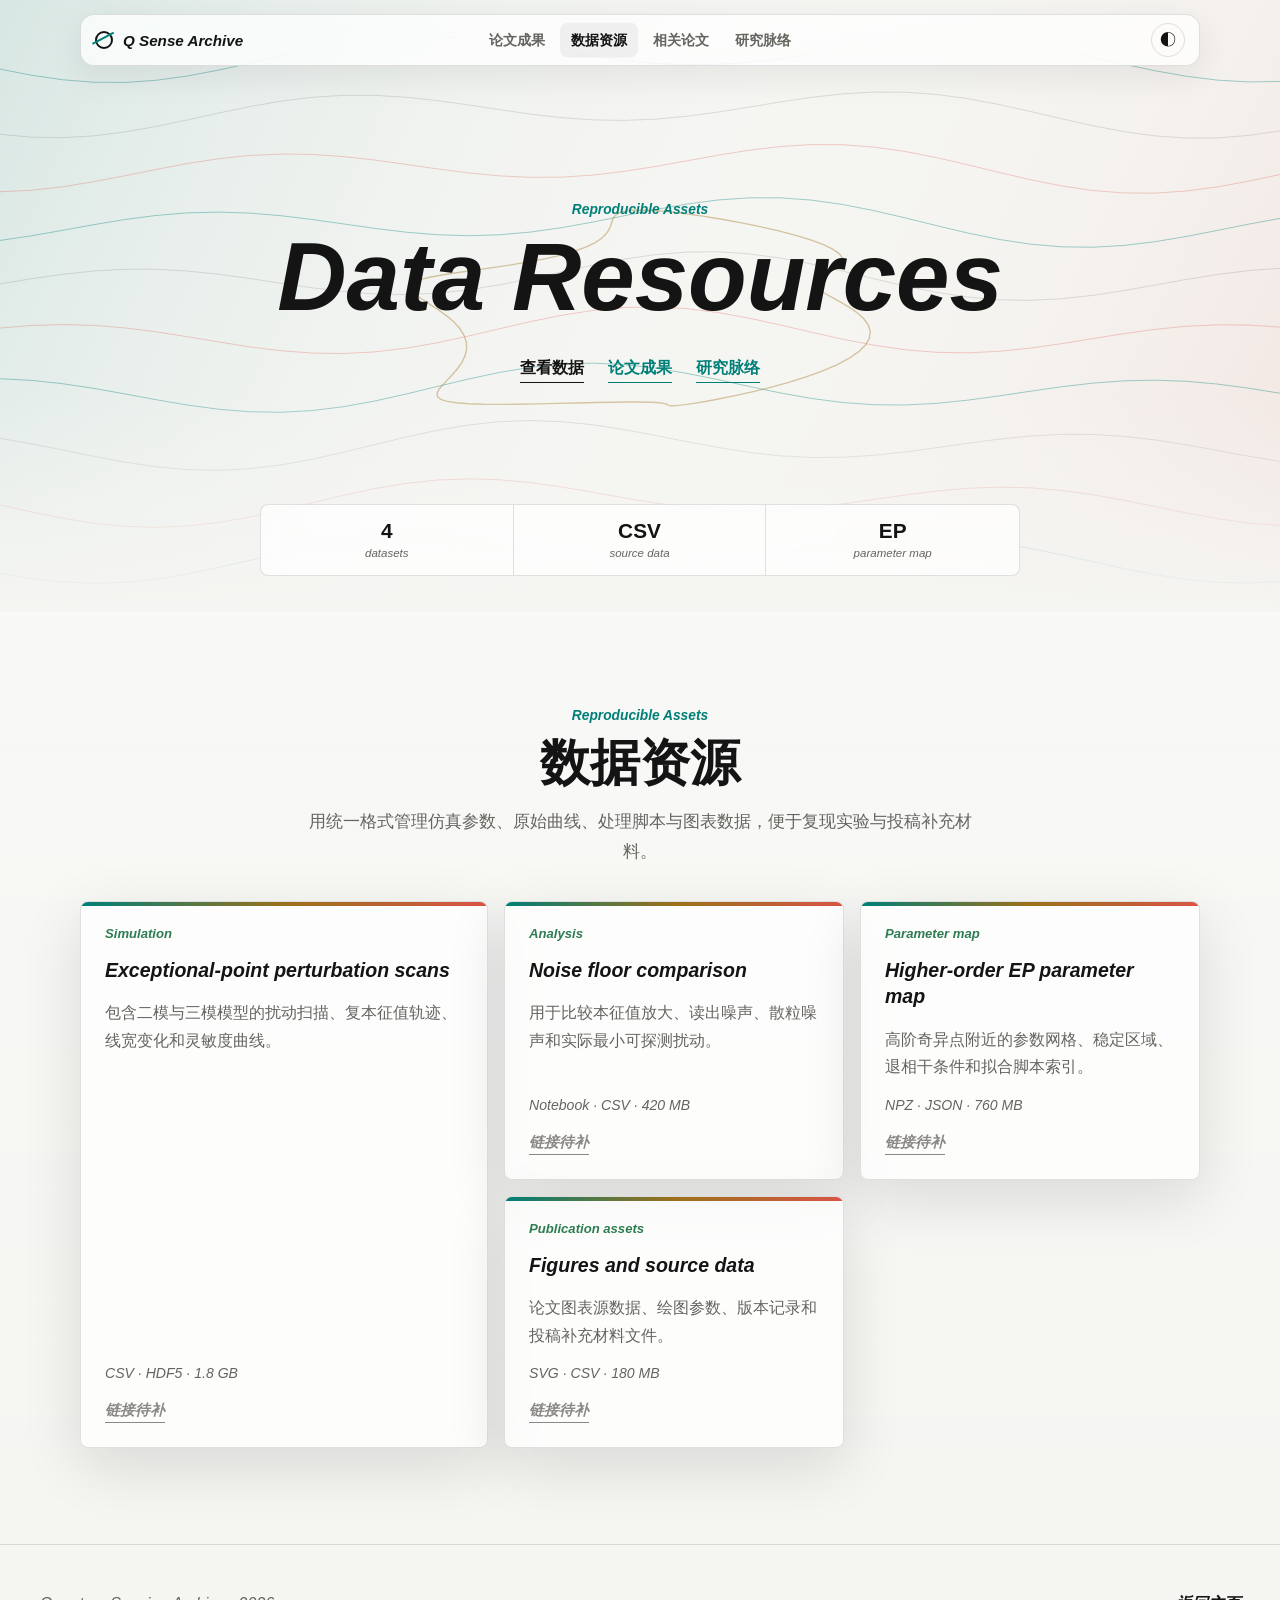
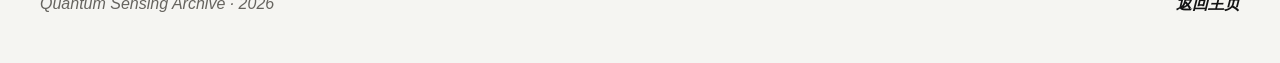
==== commit 22751465: "Capitalize page hero titles" ====
--- a/data.html
+++ b/data.html
@@ -5,10 +5,10 @@
     <meta name="viewport" content="width=device-width, initial-scale=1" />
     <meta
       name="description"
-      content="量子传感与非厄米传感的数据、流程与复现实验资源。"
+      content="量子传感与非厄米传感的数据资源，包含仿真扫描、参数网格、图表源数据与复现实验资产。"
     />
     <title>Data · Quantum Sensing Archive</title>
-    <link rel="icon" href="./favicon.svg" type="image/svg+xml" />
+    <link rel="icon" href="./favicon.svg?v=2" type="image/svg+xml" />
     <link rel="stylesheet" href="./styles.css" />
   </head>
   <body class="page-data">
@@ -18,9 +18,10 @@
         <span>Q Sense Archive</span>
       </a>
       <nav class="site-nav" aria-label="主导航">
-        <a href="./index.html#papers">论文</a>
-        <a class="is-current" href="./data.html#datasets">数据</a>
-        <a href="./data.html#flow">脉络</a>
+        <a href="./papers.html">论文成果</a>
+        <a class="is-current" href="./data.html">数据资源</a>
+        <a href="./related.html">相关论文</a>
+        <a href="./flow.html">研究脉络</a>
       </nav>
       <button class="icon-button" type="button" data-theme-toggle aria-label="切换明暗外观">
         <span aria-hidden="true">◐</span>
@@ -31,12 +32,12 @@
       <section class="hero subpage-hero" aria-labelledby="data-hero-title">
         <canvas class="field-canvas" data-field-canvas aria-hidden="true"></canvas>
         <div class="hero-content">
-          <p class="eyebrow">Reproducible Assets · Research Flow</p>
-          <h1 id="data-hero-title">data stream</h1>
+          <p class="eyebrow">Reproducible Assets</p>
+          <h1 id="data-hero-title">Data Resources</h1>
           <div class="hero-actions" aria-label="页面入口">
             <a class="text-link text-link-strong" href="#datasets">查看数据</a>
-            <a class="text-link" href="#latest">近月论文</a>
-            <a class="text-link" href="#flow">研究流程</a>
+            <a class="text-link" href="./papers.html">论文成果</a>
+            <a class="text-link" href="./flow.html">研究脉络</a>
           </div>
         </div>
         <div class="hero-strip" aria-label="数据概览">
@@ -45,20 +46,20 @@
             <small>datasets</small>
           </div>
           <div>
-            <span>03+</span>
-            <small>research flow</small>
+            <span>CSV</span>
+            <small>source data</small>
           </div>
           <div>
             <span>EP</span>
-            <small>exceptional point</small>
+            <small>parameter map</small>
           </div>
         </div>
       </section>
 
-      <section class="section" id="datasets" aria-labelledby="datasets-title">
+      <section class="section section-quiet" id="datasets" aria-labelledby="datasets-title">
         <div class="section-head reveal">
           <p class="eyebrow">Reproducible Assets</p>
-          <h2 id="datasets-title">数据</h2>
+          <h2 id="datasets-title">数据资源</h2>
           <p>
             用统一格式管理仿真参数、原始曲线、处理脚本与图表数据，便于复现实验与投稿补充材料。
           </p>
@@ -66,63 +67,11 @@
 
         <div class="dataset-river reveal" data-dataset-grid></div>
       </section>
-
-      <section class="section section-quiet" id="latest" aria-labelledby="latest-title">
-        <div class="section-head reveal">
-          <p class="eyebrow">Open PDF Literature Watch</p>
-          <h2 id="latest-title">近 30 天相关论文</h2>
-          <p>
-            自动筛选近 30 天内带可访问 PDF 的相关期刊论文，保留 PDF、DOI 与简要创新点；SCI/SCIE 状态以 Web of Science 为准。
-          </p>
-        </div>
-
-        <div class="latest-paper-grid reveal" data-latest-paper-grid></div>
-      </section>
-
-      <section class="section" id="flow" aria-labelledby="flow-title">
-        <div class="section-head reveal">
-          <p class="eyebrow">Research Flow</p>
-          <h2 id="flow-title">研究脉络</h2>
-          <p>
-            从已验证的高阶 EP 观测出发，继续压缩电路复杂度，并用虚拟补偿处理实际系统中的调参负担。
-          </p>
-        </div>
-        <div class="flow-line reveal" aria-label="横向研究脉络">
-          <article>
-            <span>01</span>
-            <h3>频率依赖增益观测高阶 EP</h3>
-            <p>
-              通过频率依赖增益重塑有效非厄米响应，在谱结构中观测高阶奇异点，为高阶 EP 传感提供可验证的起点。
-            </p>
-          </article>
-          <article>
-            <span>02</span>
-            <h3>更少元件实现更高阶 EP</h3>
-            <p>
-              优化电路结构，压缩耦合、耗散与反馈自由度，用尽可能少的元件逼近或实现尽可能高阶的 EP。
-            </p>
-          </article>
-          <article>
-            <span>03</span>
-            <h3>虚拟补偿实现免调参 EP</h3>
-            <p>
-              面对参数漂移与反复调参的影响，利用阻抗虚部的虚拟补偿把系统拉回 EP 条件，探索无需调参的稳定实现。
-            </p>
-          </article>
-          <article class="flow-placeholder">
-            <span>04+</span>
-            <h3>后续扩展</h3>
-            <p>
-              预留给噪声极限、鲁棒性验证、实验数据闭环与可复现实验脚本，让研究路线可以继续横向延展。
-            </p>
-          </article>
-        </div>
-      </section>
     </main>
 
     <footer class="site-footer">
       <p>Quantum Sensing Archive · 2026</p>
-      <a href="./index.html#papers">返回论文</a>
+      <a href="./index.html#top">返回主页</a>
     </footer>
 
     <noscript>
--- a/styles.css
+++ b/styles.css
@@ -95,6 +95,15 @@
   transition: background 240ms ease, border-color 240ms ease, transform 240ms ease;
 }
 
+.site-header .brand {
+  grid-column: 1;
+}
+
+.site-header .icon-button {
+  grid-column: 3;
+  justify-self: end;
+}
+
 .site-header.is-scrolled {
   background: var(--surface-strong);
   border-color: var(--line-strong);
@@ -128,16 +137,23 @@
 }
 
 .site-nav {
+  position: absolute;
+  left: 50%;
+  top: 50%;
+  transform: translate(-50%, -50%);
   display: flex;
   justify-content: center;
+  align-items: center;
   gap: 4px;
+  white-space: nowrap;
 }
 
 .site-nav a {
-  padding: 8px 12px;
+  padding: 8px 11px;
   border-radius: 8px;
   color: var(--muted);
-  font-size: 0.92rem;
+  font-size: 0.9rem;
+  font-weight: 700;
   transition: color 160ms ease, background 160ms ease;
 }
 
@@ -482,7 +498,8 @@
 
 .resource-grid,
 .dataset-river,
-.latest-paper-grid {
+.latest-paper-grid,
+.portal-grid {
   width: min(1120px, 100%);
   margin: 0 auto;
   display: grid;
@@ -493,6 +510,7 @@
 .resource-card,
 .dataset-card,
 .latest-paper-card,
+.portal-card,
 .flow-line article {
   border: 1px solid var(--line);
   border-radius: var(--radius-card);
@@ -518,6 +536,20 @@
   flex-direction: column;
 }
 
+.portal-card {
+  min-height: 248px;
+  padding: 24px;
+  display: flex;
+  flex-direction: column;
+  transition: border-color 160ms ease, transform 160ms ease, background 160ms ease;
+}
+
+.portal-card:hover {
+  transform: translateY(-2px);
+  border-color: var(--line-strong);
+  background: var(--surface-strong);
+}
+
 .resource-card.is-visible {
   opacity: 1;
   transform: translateY(0);
@@ -525,7 +557,8 @@
 
 .resource-card:hover,
 .dataset-card:hover,
-.latest-paper-card:hover {
+.latest-paper-card:hover,
+.portal-card:hover {
   border-color: var(--line-strong);
 }
 
@@ -545,6 +578,7 @@
 .resource-card h3,
 .dataset-card h3,
 .latest-paper-card h3,
+.portal-card h3,
 .flow-line h3 {
   margin: 0;
   font-size: 1.22rem;
@@ -554,6 +588,7 @@
 .resource-card p,
 .dataset-card p,
 .latest-paper-card p,
+.portal-card p,
 .flow-line p {
   color: var(--muted);
   line-height: 1.72;
@@ -565,6 +600,16 @@
 
 .latest-paper-card p {
   margin: 16px 0 20px;
+}
+
+.portal-card span {
+  color: var(--aqua);
+  font-weight: 800;
+  margin-bottom: 30px;
+}
+
+.portal-card p {
+  margin: 16px 0 0;
 }
 
 .latest-paper-card .card-links {
@@ -819,6 +864,10 @@
     grid-template-columns: 1fr auto;
   }
 
+  .site-header .icon-button {
+    grid-column: 2;
+  }
+
   .brand span:last-child {
     max-width: 150px;
     overflow: hidden;
@@ -870,7 +919,8 @@
 
   .resource-grid,
   .dataset-river,
-  .latest-paper-grid {
+  .latest-paper-grid,
+  .portal-grid {
     grid-template-columns: 1fr;
   }
 
@@ -914,6 +964,7 @@
   .resource-card,
   .dataset-card,
   .latest-paper-card,
+  .portal-card,
   .flow-line article {
     padding: 20px;
   }
